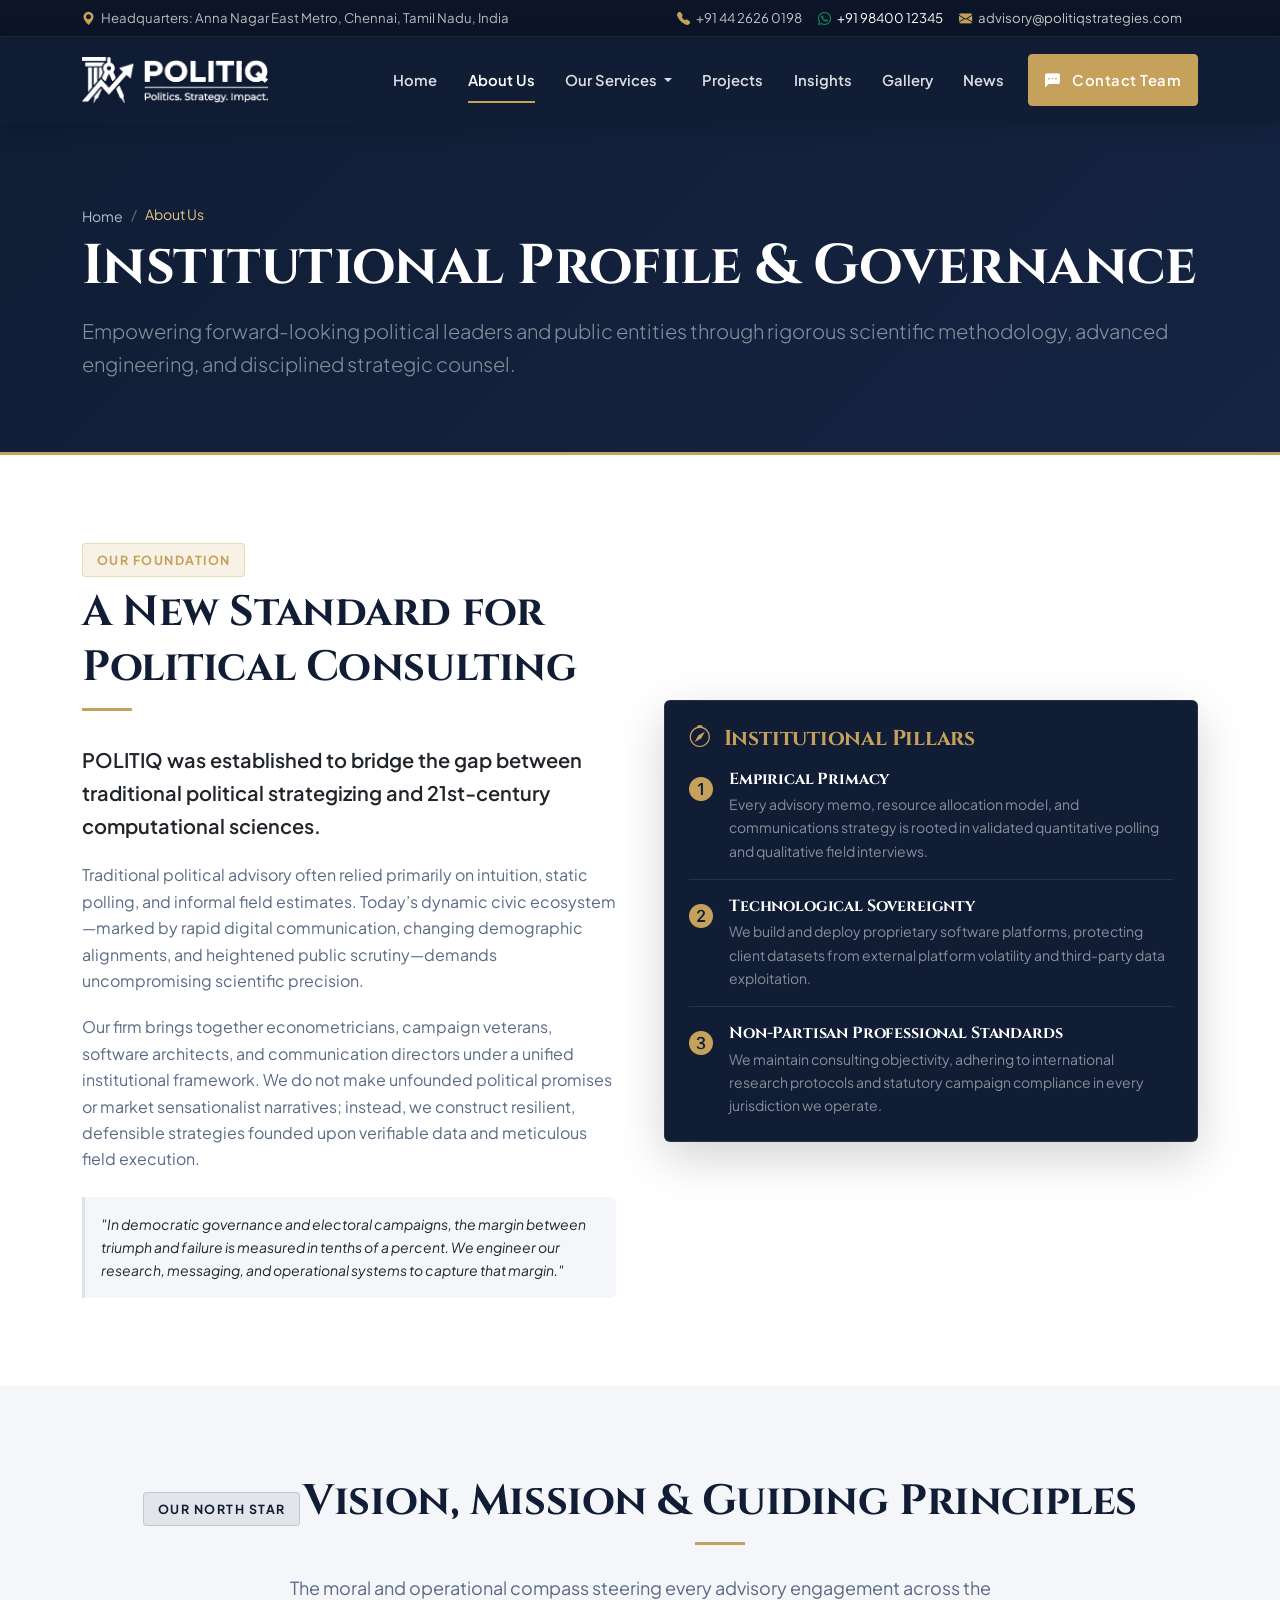
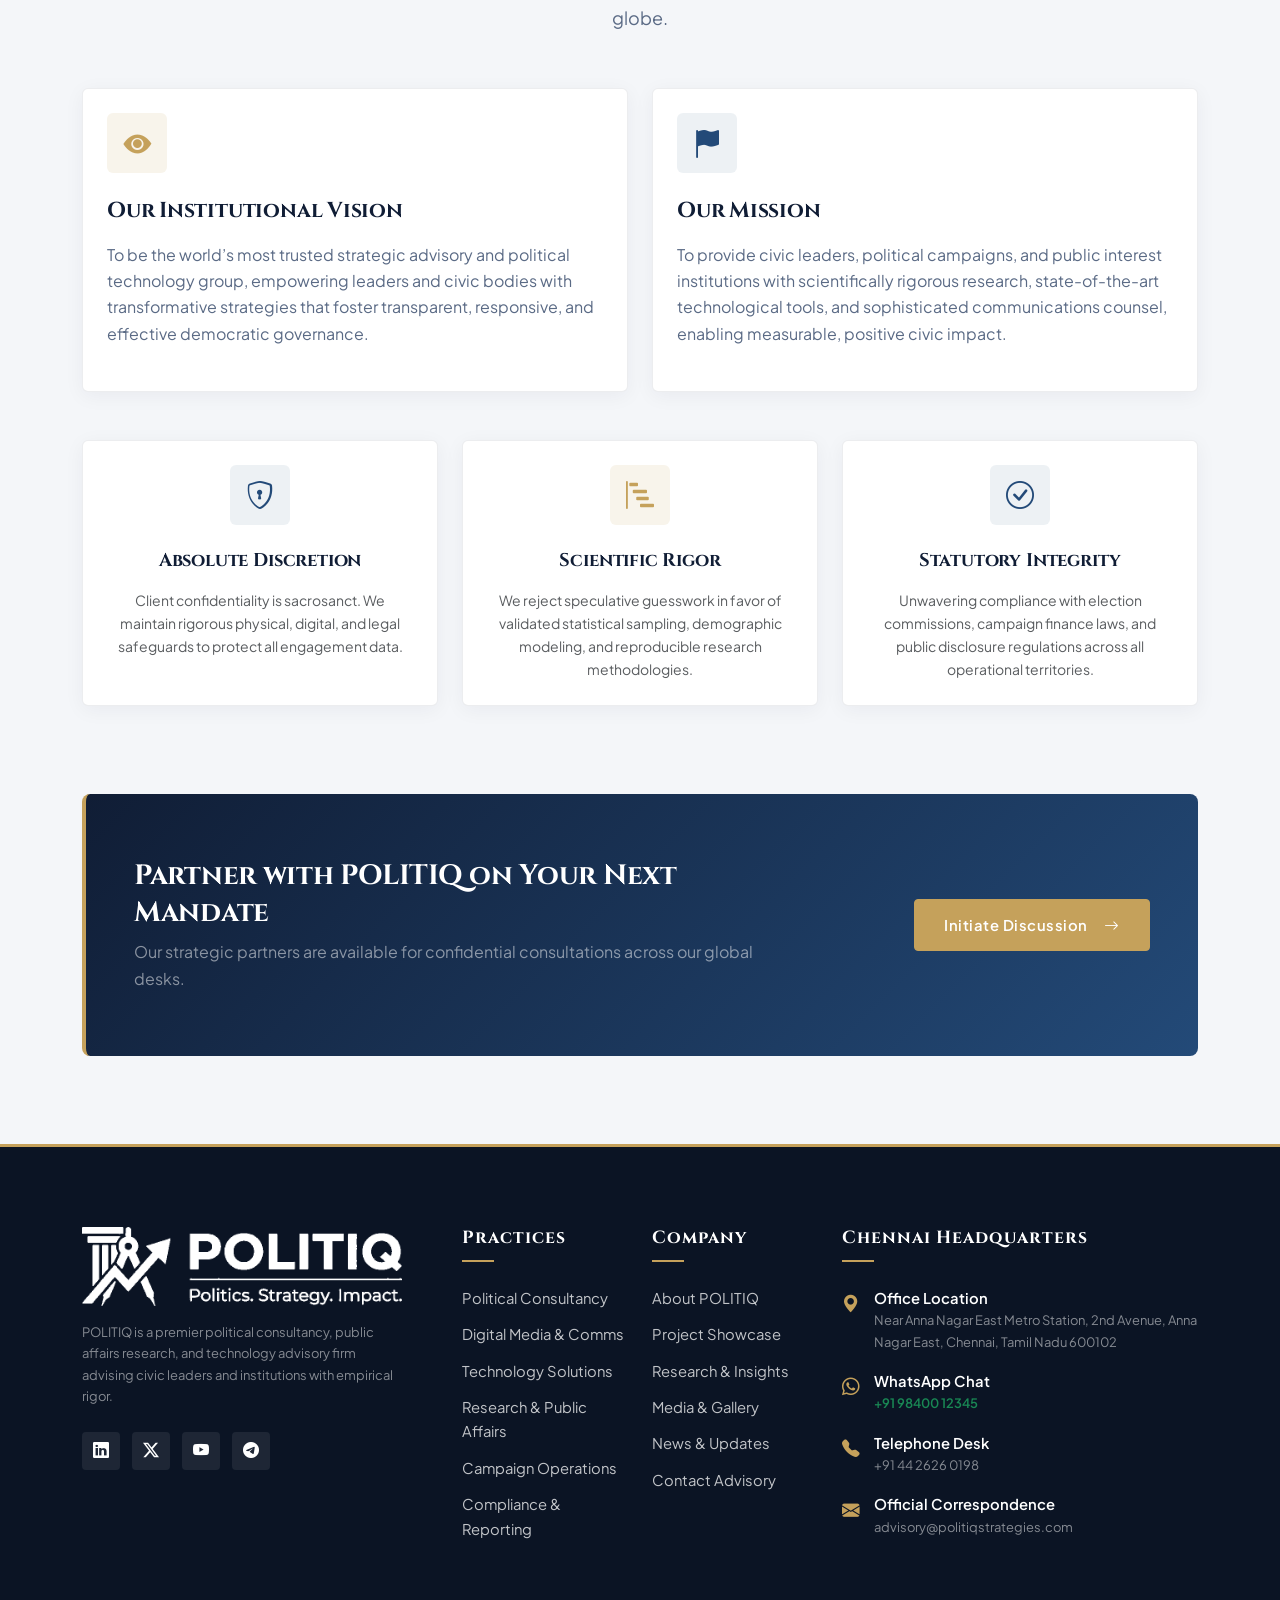
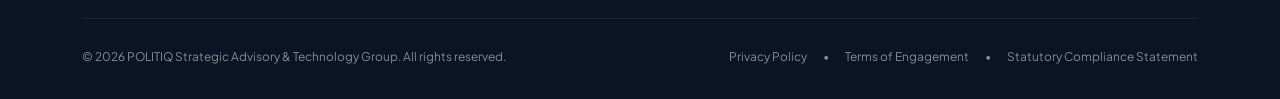
==== about.html @ f2cd64bd "Add POLITIQ website Co-authored-by: Copilot <223556219+Copilot@users.noreply.github.com>" ====
<!DOCTYPE html>
<html lang="en">
<head>
  <meta charset="UTF-8">
  <meta name="viewport" content="width=device-width, initial-scale=1.0">
  <title>About Us | POLITIQ - Strategic Advisory & Technology Group</title>
  <meta name="description" content="Discover POLITIQ: our institutional mission, core values, research philosophy, and executive leadership structure.">
  <meta property="og:title" content="About Us | POLITIQ Strategic Advisory">
  <meta property="og:description" content="Institutional vision, mission, and methodology of POLITIQ advisory.">
  <link rel="icon" type="image/svg+xml" href="favicon.svg">
  <link rel="alternate icon" href="favicon.ico">

  <!-- Google Fonts -->
  <link rel="preconnect" href="https://fonts.googleapis.com">
  <link rel="preconnect" href="https://fonts.gstatic.com" crossorigin>
  <link href="https://fonts.googleapis.com/css2?family=Cinzel:wght@500;600;700;800&family=Plus+Jakarta+Sans:wght@300;400;500;600;700;800&display=swap" rel="stylesheet">

  <!-- Bootstrap 5 CSS -->
  <link href="https://cdn.jsdelivr.net/npm/bootstrap@5.3.2/dist/css/bootstrap.min.css" rel="stylesheet">
  <!-- Bootstrap Icons -->
  <link rel="stylesheet" href="https://cdn.jsdelivr.net/npm/bootstrap-icons@1.11.2/font/bootstrap-icons.min.css">
  <!-- Custom CSS -->
  <link rel="stylesheet" href="assets/css/style.css">
</head>
<body>

  <!-- Topbar -->
  <header class="header-topbar d-none d-lg-block">
    <div class="container">
      <div class="d-flex justify-content-between align-items-center">
        <div class="topbar-left">
          <span><i class="bi bi-geo-alt-fill text-gold me-1"></i> Headquarters: Anna Nagar East Metro, Chennai, Tamil Nadu, India</span>
        </div>
        <div class="topbar-right d-flex align-items-center">
          <a href="tel:+914426260198" class="me-3"><i class="bi bi-telephone-fill text-gold me-1"></i> +91 44 2626 0198</a>
          <a href="https://wa.me/919840012345?text=Hello%20POLITIQ%20Advisory" target="_blank" rel="noopener" class="me-3 text-white"><i class="bi bi-whatsapp text-success me-1"></i> +91 98400 12345</a>
          <a href="mailto:advisory@politiqstrategies.com" class="me-3"><i class="bi bi-envelope-fill text-gold me-1"></i> advisory@politiqstrategies.com</a>
        </div>
      </div>
    </div>
  </header>

  <!-- Main Navigation -->
  <nav class="navbar navbar-expand-xl main-navbar" aria-label="Main Navigation">
    <div class="container">
      <a class="navbar-brand py-1" href="index.html">
        <img src="assets/images/logo-nav-white.png" alt="POLITIQ - Politics. Strategy. Impact.">
      </a>
      <button class="navbar-toggler" type="button" data-bs-toggle="collapse" data-bs-target="#politiqNav" aria-controls="politiqNav" aria-expanded="false" aria-label="Toggle navigation">
        <span class="navbar-toggler-icon"></span>
      </button>

      <div class="collapse navbar-collapse" id="politiqNav">
        <ul class="navbar-nav ms-auto mb-2 mb-xl-0 align-items-xl-center">
          <li class="nav-item"><a class="nav-link" href="index.html">Home</a></li>
          <li class="nav-item"><a class="nav-link active" href="about.html">About Us</a></li>
          <li class="nav-item dropdown">
            <a class="nav-link dropdown-toggle" href="services.html" id="servicesDropdown" role="button" data-bs-toggle="dropdown" aria-expanded="false">
              Our Services
            </a>
            <ul class="dropdown-menu" aria-labelledby="servicesDropdown">
              <li><a class="dropdown-item" href="services.html"><i class="bi bi-grid-fill"></i> All Practice Areas</a></li>
              <li><hr class="dropdown-divider border-secondary opacity-25"></li>
              <li><a class="dropdown-item" href="political-consultancy.html"><i class="bi bi-bank2"></i> Political Consultancy</a></li>
              <li><a class="dropdown-item" href="digital-media.html"><i class="bi bi-megaphone-fill"></i> Digital Media & Comms</a></li>
              <li><a class="dropdown-item" href="technology.html"><i class="bi bi-cpu-fill"></i> Technology & Software</a></li>
              <li><a class="dropdown-item" href="research.html"><i class="bi bi-graph-up-arrow"></i> Research & Public Affairs</a></li>
              <li><a class="dropdown-item" href="campaign-operations.html"><i class="bi bi-diagram-3-fill"></i> Campaign & Field Operations</a></li>
            </ul>
          </li>
          <li class="nav-item"><a class="nav-link" href="projects.html">Projects</a></li>
          <li class="nav-item"><a class="nav-link" href="insights.html">Insights</a></li>
          <li class="nav-item"><a class="nav-link" href="gallery.html">Gallery</a></li>
          <li class="nav-item"><a class="nav-link" href="news.html">News</a></li>
          <li class="nav-item ms-xl-2">
            <a class="btn btn-gold btn-sm px-3" href="contact.html">
              <i class="bi bi-chat-left-dots-fill me-1"></i> Contact Team
            </a>
          </li>
        </ul>
      </div>
    </div>
  </nav>

  <!-- Page Header -->
  <section class="page-header">
    <div class="container">
      <nav aria-label="breadcrumb">
        <ol class="breadcrumb">
          <li class="breadcrumb-item"><a href="index.html">Home</a></li>
          <li class="breadcrumb-item active" aria-current="page">About Us</li>
        </ol>
      </nav>
      <h1 class="font-heading">Institutional Profile & Governance</h1>
      <p class="lead text-white-50 max-w-700 mb-0">
        Empowering forward-looking political leaders and public entities through rigorous scientific methodology, advanced engineering, and disciplined strategic counsel.
      </p>
    </div>
  </section>

  <!-- Company Overview & Institutional Positioning -->
  <section class="section-padding bg-white">
    <div class="container">
      <div class="row align-items-center g-5">
        <div class="col-lg-6">
          <span class="badge-gold mb-2">Our Foundation</span>
          <h2 class="section-title">A New Standard for Political Consulting</h2>
          <p class="lead text-dark fw-semibold mt-3">
            POLITIQ was established to bridge the gap between traditional political strategizing and 21st-century computational sciences.
          </p>
          <p class="text-muted-custom">
            Traditional political advisory often relied primarily on intuition, static polling, and informal field estimates. Today’s dynamic civic ecosystem—marked by rapid digital communication, changing demographic alignments, and heightened public scrutiny—demands uncompromising scientific precision.
          </p>
          <p class="text-muted-custom">
            Our firm brings together econometricians, campaign veterans, software architects, and communication directors under a unified institutional framework. We do not make unfounded political promises or market sensationalist narratives; instead, we construct resilient, defensible strategies founded upon verifiable data and meticulous field execution.
          </p>
          <div class="p-3 bg-surface border-start border-3 border-gold rounded-end mt-4">
            <p class="fst-italic text-dark mb-0 small">
              "In democratic governance and electoral campaigns, the margin between triumph and failure is measured in tenths of a percent. We engineer our research, messaging, and operational systems to capture that margin."
            </p>
          </div>
        </div>
        <div class="col-lg-6">
          <div class="p-4 bg-navy text-white rounded shadow-lg border border-secondary border-opacity-25">
            <h4 class="text-gold font-heading mb-3"><i class="bi bi-compass me-2"></i> Institutional Pillars</h4>
            <ul class="list-unstyled mb-0">
              <li class="d-flex gap-3 mb-3 pb-3 border-bottom border-secondary border-opacity-25">
                <i class="bi bi-1-circle-fill text-gold fs-4"></i>
                <div>
                  <h6 class="text-white mb-1">Empirical Primacy</h6>
                  <p class="small text-white-50 mb-0">Every advisory memo, resource allocation model, and communications strategy is rooted in validated quantitative polling and qualitative field interviews.</p>
                </div>
              </li>
              <li class="d-flex gap-3 mb-3 pb-3 border-bottom border-secondary border-opacity-25">
                <i class="bi bi-2-circle-fill text-gold fs-4"></i>
                <div>
                  <h6 class="text-white mb-1">Technological Sovereignty</h6>
                  <p class="small text-white-50 mb-0">We build and deploy proprietary software platforms, protecting client datasets from external platform volatility and third-party data exploitation.</p>
                </div>
              </li>
              <li class="d-flex gap-3">
                <i class="bi bi-3-circle-fill text-gold fs-4"></i>
                <div>
                  <h6 class="text-white mb-1">Non-Partisan Professional Standards</h6>
                  <p class="small text-white-50 mb-0">We maintain consulting objectivity, adhering to international research protocols and statutory campaign compliance in every jurisdiction we operate.</p>
                </div>
              </li>
            </ul>
          </div>
        </div>
      </div>
    </div>
  </section>

  <!-- Vision, Mission & Values -->
  <section class="section-padding bg-surface">
    <div class="container">
      <div class="section-header text-center">
        <span class="badge-navy mb-2">Our North Star</span>
        <h2 class="section-title">Vision, Mission & Guiding Principles</h2>
        <p class="section-desc">The moral and operational compass steering every advisory engagement across the globe.</p>
      </div>

      <div class="row g-4 mb-5">
        <div class="col-md-6">
          <div class="custom-card p-4">
            <div class="card-icon-box gold">
              <i class="bi bi-eye-fill"></i>
            </div>
            <h4>Our Institutional Vision</h4>
            <p class="text-muted-custom">
              To be the world’s most trusted strategic advisory and political technology group, empowering leaders and civic bodies with transformative strategies that foster transparent, responsive, and effective democratic governance.
            </p>
          </div>
        </div>
        <div class="col-md-6">
          <div class="custom-card p-4">
            <div class="card-icon-box">
              <i class="bi bi-flag-fill"></i>
            </div>
            <h4>Our Mission</h4>
            <p class="text-muted-custom">
              To provide civic leaders, political campaigns, and public interest institutions with scientifically rigorous research, state-of-the-art technological tools, and sophisticated communications counsel, enabling measurable, positive civic impact.
            </p>
          </div>
        </div>
      </div>

      <!-- Core Values -->
      <div class="row g-4">
        <div class="col-md-4">
          <div class="custom-card p-4 text-center">
            <div class="card-icon-box mx-auto">
              <i class="bi bi-shield-lock"></i>
            </div>
            <h5>Absolute Discretion</h5>
            <p class="small text-muted mb-0">Client confidentiality is sacrosanct. We maintain rigorous physical, digital, and legal safeguards to protect all engagement data.</p>
          </div>
        </div>
        <div class="col-md-4">
          <div class="custom-card p-4 text-center">
            <div class="card-icon-box gold mx-auto">
              <i class="bi bi-bar-chart-steps"></i>
            </div>
            <h5>Scientific Rigor</h5>
            <p class="small text-muted mb-0">We reject speculative guesswork in favor of validated statistical sampling, demographic modeling, and reproducible research methodologies.</p>
          </div>
        </div>
        <div class="col-md-4">
          <div class="custom-card p-4 text-center">
            <div class="card-icon-box mx-auto">
              <i class="bi bi-check-circle"></i>
            </div>
            <h5>Statutory Integrity</h5>
            <p class="small text-muted mb-0">Unwavering compliance with election commissions, campaign finance laws, and public disclosure regulations across all operational territories.</p>
          </div>
        </div>
      </div>
    </div>
  </section>

  <!-- CTA Banner -->
  <section class="section-padding bg-surface pt-0">
    <div class="container">
      <div class="cta-banner">
        <div class="row align-items-center position-relative z-1">
          <div class="col-lg-8">
            <h3 class="text-white mb-2">Partner with POLITIQ on Your Next Mandate</h3>
            <p class="text-white-50 mb-0">Our strategic partners are available for confidential consultations across our global desks.</p>
          </div>
          <div class="col-lg-4 text-lg-end mt-3 mt-lg-0">
            <a href="contact.html" class="btn btn-gold">Initiate Discussion <i class="bi bi-arrow-right ms-2"></i></a>
          </div>
        </div>
      </div>
    </div>
  </section>

  <!-- Site Footer -->
  <footer class="site-footer">
    <div class="container">
      <div class="row g-4">
        <div class="col-lg-4 pe-lg-5">
          <div class="mb-3">
            <img src="assets/images/logo-nav-white.png" alt="POLITIQ Logo" height="42">
          </div>
          <p class="small text-white-50 mb-4">
            POLITIQ is a premier political consultancy, public affairs research, and technology advisory firm advising civic leaders and institutions with empirical rigor.
          </p>
          <div class="social-links-group">
            <a href="https://linkedin.com" target="_blank" rel="noopener" class="social-icon-btn" aria-label="LinkedIn"><i class="bi bi-linkedin"></i></a>
            <a href="https://twitter.com" target="_blank" rel="noopener" class="social-icon-btn" aria-label="Twitter"><i class="bi bi-twitter-x"></i></a>
            <a href="https://youtube.com" target="_blank" rel="noopener" class="social-icon-btn" aria-label="YouTube"><i class="bi bi-youtube"></i></a>
            <a href="https://telegram.org" target="_blank" rel="noopener" class="social-icon-btn" aria-label="Telegram"><i class="bi bi-telegram"></i></a>
          </div>
        </div>

        <div class="col-sm-6 col-lg-2">
          <h5>Practices</h5>
          <ul class="footer-links">
            <li><a href="political-consultancy.html">Political Consultancy</a></li>
            <li><a href="digital-media.html">Digital Media & Comms</a></li>
            <li><a href="technology.html">Technology Solutions</a></li>
            <li><a href="research.html">Research & Public Affairs</a></li>
            <li><a href="campaign-operations.html">Campaign Operations</a></li>
            <li><a href="services.html">Compliance & Reporting</a></li>
          </ul>
        </div>

        <div class="col-sm-6 col-lg-2">
          <h5>Company</h5>
          <ul class="footer-links">
            <li><a href="about.html">About POLITIQ</a></li>
            <li><a href="projects.html">Project Showcase</a></li>
            <li><a href="insights.html">Research & Insights</a></li>
            <li><a href="gallery.html">Media & Gallery</a></li>
            <li><a href="news.html">News & Updates</a></li>
            <li><a href="contact.html">Contact Advisory</a></li>
          </ul>
        </div>

        <div class="col-lg-4">
          <h5>Chennai Headquarters</h5>
          <div class="footer-contact-item">
            <i class="bi bi-geo-alt-fill"></i>
            <div>
              <div class="fw-semibold text-white">Office Location</div>
              <div class="text-white-50 small">Near Anna Nagar East Metro Station, 2nd Avenue, Anna Nagar East, Chennai, Tamil Nadu 600102</div>
            </div>
          </div>
          <div class="footer-contact-item">
            <i class="bi bi-whatsapp"></i>
            <div>
              <div class="fw-semibold text-white">WhatsApp Chat</div>
              <div class="text-white-50 small"><a href="https://wa.me/919840012345" class="text-success fw-semibold">+91 98400 12345</a></div>
            </div>
          </div>
          <div class="footer-contact-item">
            <i class="bi bi-telephone-fill"></i>
            <div>
              <div class="fw-semibold text-white">Telephone Desk</div>
              <div class="text-white-50 small">+91 44 2626 0198</div>
            </div>
          </div>
          <div class="footer-contact-item">
            <i class="bi bi-envelope-fill"></i>
            <div>
              <div class="fw-semibold text-white">Official Correspondence</div>
              <div class="text-white-50 small">advisory@politiqstrategies.com</div>
            </div>
          </div>
        </div>
      </div>
<div class="footer-bottom d-flex flex-column flex-md-row justify-content-between align-items-center gap-3">
        <p class="mb-0 text-white-50 small">
          &copy; 2026 POLITIQ Strategic Advisory & Technology Group. All rights reserved.
        </p>
        <div class="d-flex gap-3 small">
          <a href="privacy-policy.html" class="text-white-50">Privacy Policy</a>
          <span class="text-white-50">&bull;</span>
          <a href="privacy-policy.html#terms" class="text-white-50">Terms of Engagement</a>
          <span class="text-white-50">&bull;</span>
          <a href="privacy-policy.html#compliance" class="text-white-50">Statutory Compliance Statement</a>
        </div>
      </div>
    </div>
  </footer>

  <!-- Back to Top Button -->
  <button id="backToTopBtn" class="back-to-top" aria-label="Back to Top">
    <i class="bi bi-arrow-up"></i>
  </button>

  <!-- Bootstrap 5 Bundle JS -->
  <script src="https://cdn.jsdelivr.net/npm/bootstrap@5.3.2/dist/js/bootstrap.bundle.min.js"></script>
  <!-- Custom JS -->
  <script src="assets/js/script.js"></script>
</body>
</html>
---- assets/css/style.css ----
/* ==========================================================================
   POLITIQ - Strategic Advisory & Technology Group
   Master Stylesheet | Modern Corporate Consulting Design System
   ========================================================================== */

/* --------------------------------------------------------------------------
   1. CSS Custom Properties / Design Tokens
   -------------------------------------------------------------------------- */
:root {
  /* Brand Palette */
  --primary-navy: #101D35;
  --secondary-navy: #182B4D;
  --royal-blue: #234A78;
  --accent-gold: #C5A15B;
  --accent-gold-light: #E3C582;
  --accent-gold-dark: #A4833E;
  --bg-light: #F4F6F9;
  --bg-white: #FFFFFF;
  --text-dark: #202938;
  --text-muted: #5A6A85;
  --border-light: rgba(16, 29, 53, 0.08);
  --border-dark: rgba(255, 255, 255, 0.12);
  --border-gold: rgba(197, 161, 91, 0.3);

  /* Typography */
  --font-heading: 'Cinzel', serif;
  --font-body: 'Plus Jakarta Sans', -apple-system, BlinkMacSystemFont, 'Segoe UI', Roboto, sans-serif;
  
  /* Elevation & Shadows */
  --shadow-subtle: 0 4px 20px rgba(16, 29, 53, 0.05);
  --shadow-card: 0 10px 30px rgba(16, 29, 53, 0.08);
  --shadow-hover: 0 20px 40px rgba(16, 29, 53, 0.14);
  --shadow-dark: 0 15px 35px rgba(0, 0, 0, 0.25);
  
  /* Transitions */
  --transition-smooth: all 0.3s cubic-bezier(0.16, 1, 0.3, 1);
}

/* --------------------------------------------------------------------------
   2. Global Resets & Base Styles
   -------------------------------------------------------------------------- */
*, *::before, *::after {
  box-sizing: border-box;
}

html {
  scroll-behavior: smooth;
  font-size: 16px;
}

body {
  margin: 0;
  padding: 0;
  font-family: var(--font-body);
  color: var(--text-dark);
  background-color: var(--bg-white);
  line-height: 1.65;
  font-weight: 400;
  overflow-x: hidden;
  -webkit-font-smoothing: antialiased;
}

h1, h2, h3, h4, h5, h6 {
  font-family: var(--font-heading);
  color: var(--primary-navy);
  font-weight: 700;
  line-height: 1.3;
  margin-bottom: 1rem;
  letter-spacing: -0.01em;
}

h1 { font-size: 2.75rem; }
h2 { font-size: 2.25rem; }
h3 { font-size: 1.75rem; }
h4 { font-size: 1.35rem; }
h5 { font-size: 1.15rem; }
h6 { font-size: 1rem; }

@media (min-width: 992px) {
  h1 { font-size: 3.5rem; }
  h2 { font-size: 2.65rem; }
}

p {
  margin-bottom: 1.25rem;
}

a {
  color: var(--royal-blue);
  text-decoration: none;
  transition: var(--transition-smooth);
}

a:hover {
  color: var(--accent-gold);
}

img {
  max-width: 100%;
  height: auto;
  display: block;
}

ul {
  padding-left: 1.25rem;
}

/* --------------------------------------------------------------------------
   3. Utility & Helper Classes
   -------------------------------------------------------------------------- */
.bg-navy { background-color: var(--primary-navy) !important; color: #fff; }
.bg-navy-alt { background-color: var(--secondary-navy) !important; color: #fff; }
.bg-royal { background-color: var(--royal-blue) !important; color: #fff; }
.bg-surface { background-color: var(--bg-light) !important; }
.bg-gold { background-color: var(--accent-gold) !important; color: #fff; }

.text-gold { color: var(--accent-gold) !important; }
.text-navy { color: var(--primary-navy) !important; }
.text-royal { color: var(--royal-blue) !important; }
.text-muted-custom { color: var(--text-muted) !important; }

.font-heading { font-family: var(--font-heading); }
.font-body { font-family: var(--font-body); }

.letter-spacing-1 { letter-spacing: 1px; }
.letter-spacing-2 { letter-spacing: 2px; }

.badge-gold {
  background: rgba(197, 161, 91, 0.15);
  color: var(--accent-gold);
  border: 1px solid var(--border-gold);
  padding: 0.35rem 0.85rem;
  font-size: 0.78rem;
  font-weight: 700;
  text-transform: uppercase;
  letter-spacing: 1.5px;
  border-radius: 4px;
  display: inline-block;
}

.badge-navy {
  background: rgba(16, 29, 53, 0.08);
  color: var(--primary-navy);
  border: 1px solid rgba(16, 29, 53, 0.15);
  padding: 0.35rem 0.85rem;
  font-size: 0.78rem;
  font-weight: 700;
  text-transform: uppercase;
  letter-spacing: 1.5px;
  border-radius: 4px;
  display: inline-block;
}

.badge-gold-dark {
  background: rgba(197, 161, 91, 0.2);
  color: #F8E7BE;
  border: 1px solid rgba(197, 161, 91, 0.4);
  padding: 0.35rem 0.85rem;
  font-size: 0.78rem;
  font-weight: 700;
  text-transform: uppercase;
  letter-spacing: 1.5px;
  border-radius: 4px;
  display: inline-block;
}

.section-padding {
  padding: 5.5rem 0;
}

@media (max-width: 768px) {
  .section-padding {
    padding: 3.5rem 0;
  }
}

.section-header {
  margin-bottom: 3.5rem;
}

.section-title {
  position: relative;
  display: inline-block;
  padding-bottom: 1rem;
}

.section-title::after {
  content: '';
  position: absolute;
  bottom: 0;
  left: 0;
  width: 50px;
  height: 3px;
  background-color: var(--accent-gold);
}

.section-header.text-center .section-title::after {
  left: 50%;
  transform: translateX(-50%);
}

.section-desc {
  color: var(--text-muted);
  font-size: 1.125rem;
  max-width: 720px;
  margin: 0.75rem auto 0 auto;
}

/* --------------------------------------------------------------------------
   4. Buttons & Interactive Elements
   -------------------------------------------------------------------------- */
.btn {
  font-family: var(--font-body);
  font-size: 0.925rem;
  font-weight: 600;
  padding: 0.85rem 1.85rem;
  border-radius: 4px;
  letter-spacing: 0.5px;
  transition: var(--transition-smooth);
  display: inline-flex;
  align-items: center;
  justify-content: center;
  gap: 0.5rem;
  border-width: 1.5px;
}

.btn-gold {
  background-color: var(--accent-gold);
  border-color: var(--accent-gold);
  color: #FFFFFF;
}

.btn-gold:hover, .btn-gold:focus {
  background-color: var(--accent-gold-dark);
  border-color: var(--accent-gold-dark);
  color: #FFFFFF;
  box-shadow: 0 8px 20px rgba(197, 161, 91, 0.35);
}

.btn-outline-gold {
  background-color: transparent;
  border-color: var(--accent-gold);
  color: var(--accent-gold);
}

.btn-outline-gold:hover, .btn-outline-gold:focus {
  background-color: var(--accent-gold);
  border-color: var(--accent-gold);
  color: #FFFFFF;
}

.btn-navy {
  background-color: var(--primary-navy);
  border-color: var(--primary-navy);
  color: #FFFFFF;
}

.btn-navy:hover, .btn-navy:focus {
  background-color: var(--royal-blue);
  border-color: var(--royal-blue);
  color: #FFFFFF;
  box-shadow: 0 8px 20px rgba(16, 29, 53, 0.25);
}

.btn-outline-white {
  background-color: transparent;
  border-color: rgba(255, 255, 255, 0.8);
  color: #FFFFFF;
}

.btn-outline-white:hover, .btn-outline-white:focus {
  background-color: #FFFFFF;
  border-color: #FFFFFF;
  color: var(--primary-navy);
}

/* --------------------------------------------------------------------------
   5. Header & Navigation
   -------------------------------------------------------------------------- */
/* Topbar */
.header-topbar {
  background-color: #0B1527;
  color: rgba(255, 255, 255, 0.7);
  font-size: 0.825rem;
  padding: 0.45rem 0;
  border-bottom: 1px solid rgba(255, 255, 255, 0.08);
}

.header-topbar a {
  color: rgba(255, 255, 255, 0.75);
}

.header-topbar a:hover {
  color: var(--accent-gold);
}

.topbar-divider {
  display: inline-block;
  margin: 0 0.75rem;
  color: rgba(255, 255, 255, 0.2);
}

/* Main Navbar */
.main-navbar {
  background-color: var(--primary-navy);
  padding: 1rem 0;
  position: sticky;
  top: 0;
  z-index: 1030;
  transition: var(--transition-smooth);
  box-shadow: 0 4px 20px rgba(0, 0, 0, 0.15);
}

.main-navbar.scrolled {
  padding: 0.65rem 0;
  background-color: rgba(16, 29, 53, 0.98);
  backdrop-filter: blur(10px);
  box-shadow: 0 10px 30px rgba(0, 0, 0, 0.25);
}

.navbar-brand {
  display: flex;
  align-items: center;
  gap: 0.75rem;
  color: #FFFFFF !important;
  font-family: var(--font-heading);
  font-weight: 800;
  font-size: 1.45rem;
  letter-spacing: 2px;
  padding-top: 0.25rem;
  padding-bottom: 0.25rem;
}

.navbar-brand img {
  height: 46px;
  max-height: 48px;
  width: auto;
  object-fit: contain;
  filter: drop-shadow(0 2px 4px rgba(0,0,0,0.2));
}

.brand-subtitle {
  font-family: var(--font-body);
  display: block;
  font-size: 0.65rem;
  font-weight: 600;
  color: var(--accent-gold);
  letter-spacing: 2.5px;
  text-transform: uppercase;
  margin-top: -3px;
}

.nav-link {
  font-family: var(--font-body);
  font-size: 0.925rem;
  font-weight: 600;
  color: rgba(255, 255, 255, 0.85) !important;
  padding: 0.65rem 0.95rem !important;
  transition: var(--transition-smooth);
  position: relative;
}

.nav-link:hover, .nav-link.active {
  color: #FFFFFF !important;
}

.nav-link.active::after {
  content: '';
  position: absolute;
  bottom: 0px;
  left: 0.95rem;
  right: 0.95rem;
  height: 2px;
  background-color: var(--accent-gold);
}

/* Dropdown Menu */
.navbar .dropdown-menu {
  background-color: var(--primary-navy);
  border: 1px solid var(--border-dark);
  box-shadow: var(--shadow-dark);
  border-radius: 4px;
  padding: 0.75rem 0;
  min-width: 280px;
  margin-top: 0.5rem;
}

.navbar .dropdown-item {
  color: rgba(255, 255, 255, 0.85);
  font-size: 0.88rem;
  font-weight: 500;
  padding: 0.65rem 1.25rem;
  display: flex;
  align-items: center;
  gap: 0.75rem;
  transition: var(--transition-smooth);
}

.navbar .dropdown-item i {
  color: var(--accent-gold);
  font-size: 1rem;
}

.navbar .dropdown-item:hover, .navbar .dropdown-item.active {
  background-color: rgba(197, 161, 91, 0.12);
  color: #FFFFFF;
  padding-left: 1.5rem;
}

.navbar-toggler {
  border-color: rgba(255, 255, 255, 0.2);
  padding: 0.5rem 0.75rem;
}

.navbar-toggler-icon {
  background-image: url("data:image/svg+xml,%3csvg xmlns='http://www.w3.org/2000/svg' viewBox='0 0 30 30'%3e%3cpath stroke='rgba%28255, 255, 255, 0.9%29' stroke-linecap='round' stroke-miterlimit='10' stroke-width='2' d='M4 7h22M4 15h22M4 23h22'/%3e%3c/svg%3e");
}

/* --------------------------------------------------------------------------
   6. Hero & Page Header Banners
   -------------------------------------------------------------------------- */
.hero-section {
  position: relative;
  background-color: var(--primary-navy);
  background-image: 
    radial-gradient(circle at 80% 20%, rgba(35, 74, 120, 0.35) 0%, transparent 60%),
    radial-gradient(circle at 10% 80%, rgba(197, 161, 91, 0.08) 0%, transparent 50%),
    linear-gradient(135deg, rgba(16, 29, 53, 0.95) 0%, rgba(11, 21, 39, 0.98) 100%);
  color: #FFFFFF;
  padding: 7rem 0 6.5rem 0;
  overflow: hidden;
  border-bottom: 1px solid var(--border-dark);
}

.hero-overlay-grid {
  position: absolute;
  top: 0; left: 0; right: 0; bottom: 0;
  background-size: 40px 40px;
  background-image: 
    linear-gradient(to right, rgba(255, 255, 255, 0.02) 1px, transparent 1px),
    linear-gradient(to bottom, rgba(255, 255, 255, 0.02) 1px, transparent 1px);
  pointer-events: none;
}

.hero-title {
  color: #FFFFFF;
  font-size: 3rem;
  font-weight: 800;
  line-height: 1.18;
  margin-bottom: 1.5rem;
}

@media (min-width: 992px) {
  .hero-title {
    font-size: 3.85rem;
  }
}

.hero-lead {
  font-size: 1.25rem;
  color: rgba(255, 255, 255, 0.85);
  line-height: 1.65;
  margin-bottom: 2.25rem;
  max-width: 650px;
}

/* Page Header (Internal Pages) */
.page-header {
  position: relative;
  background: linear-gradient(135deg, var(--primary-navy) 0%, #152442 100%);
  color: #FFFFFF;
  padding: 5rem 0 4.5rem 0;
  border-bottom: 3px solid var(--accent-gold);
}

.page-header h1 {
  color: #FFFFFF;
  margin-bottom: 0.75rem;
}

.breadcrumb {
  margin-bottom: 0;
  background: transparent;
}

.breadcrumb-item a {
  color: rgba(255, 255, 255, 0.7);
  font-size: 0.88rem;
}

.breadcrumb-item a:hover {
  color: var(--accent-gold);
}

.breadcrumb-item.active {
  color: var(--accent-gold-light);
  font-size: 0.88rem;
}

.breadcrumb-item + .breadcrumb-item::before {
  color: rgba(255, 255, 255, 0.35);
  content: "/";
}

/* --------------------------------------------------------------------------
   7. Card Components
   -------------------------------------------------------------------------- */
.custom-card {
  background: #FFFFFF;
  border: 1px solid var(--border-light);
  border-radius: 6px;
  box-shadow: var(--shadow-subtle);
  transition: var(--transition-smooth);
  height: 100%;
  display: flex;
  flex-direction: column;
  overflow: hidden;
  position: relative;
}

.custom-card:hover {
  transform: translateY(-5px);
  box-shadow: var(--shadow-hover);
  border-color: rgba(197, 161, 91, 0.35);
}

.custom-card.card-dark {
  background: #15223A;
  border: 1px solid rgba(255, 255, 255, 0.08);
  color: #FFFFFF;
}

.custom-card.card-dark:hover {
  border-color: var(--accent-gold);
  background: #182742;
}

.custom-card.card-dark h3, 
.custom-card.card-dark h4, 
.custom-card.card-dark h5 {
  color: #FFFFFF;
}

.custom-card.card-dark p {
  color: rgba(255, 255, 255, 0.75);
}

.card-icon-box {
  width: 60px;
  height: 60px;
  border-radius: 6px;
  background: rgba(35, 74, 120, 0.08);
  color: var(--royal-blue);
  display: flex;
  align-items: center;
  justify-content: center;
  font-size: 1.75rem;
  margin-bottom: 1.5rem;
  transition: var(--transition-smooth);
}

.card-icon-box.gold {
  background: rgba(197, 161, 91, 0.12);
  color: var(--accent-gold);
}

.custom-card:hover .card-icon-box {
  background: var(--accent-gold);
  color: #FFFFFF;
}

.card-body-custom {
  padding: 2.25rem;
  flex-grow: 1;
  display: flex;
  flex-direction: column;
}

.card-footer-custom {
  padding: 1.25rem 2.25rem;
  background: rgba(16, 29, 53, 0.02);
  border-top: 1px solid var(--border-light);
}

/* Feature Box */
.feature-box {
  display: flex;
  gap: 1.25rem;
  margin-bottom: 2rem;
}

.feature-box-icon {
  flex-shrink: 0;
  width: 48px;
  height: 48px;
  border-radius: 4px;
  background: rgba(197, 161, 91, 0.15);
  color: var(--accent-gold);
  display: flex;
  align-items: center;
  justify-content: center;
  font-size: 1.35rem;
}

/* Stats Counter Box */
.stat-box {
  text-align: center;
  padding: 2.25rem 1.5rem;
  background: rgba(255, 255, 255, 0.04);
  border: 1px solid rgba(255, 255, 255, 0.08);
  border-radius: 6px;
  transition: var(--transition-smooth);
}

.stat-box:hover {
  background: rgba(255, 255, 255, 0.07);
  border-color: var(--accent-gold);
}

.stat-number {
  font-family: var(--font-heading);
  font-size: 3rem;
  font-weight: 800;
  color: var(--accent-gold);
  line-height: 1;
  margin-bottom: 0.5rem;
}

.stat-label {
  font-size: 0.95rem;
  font-weight: 600;
  color: rgba(255, 255, 255, 0.85);
  letter-spacing: 0.5px;
  margin-bottom: 0;
}

/* --------------------------------------------------------------------------
   8. Methodology / Process Stepper
   -------------------------------------------------------------------------- */
.process-step-card {
  position: relative;
  background: #FFFFFF;
  border: 1px solid var(--border-light);
  border-radius: 6px;
  padding: 2.25rem 1.75rem;
  height: 100%;
  box-shadow: var(--shadow-subtle);
  transition: var(--transition-smooth);
}

.process-step-card:hover {
  transform: translateY(-4px);
  border-color: var(--accent-gold);
  box-shadow: var(--shadow-card);
}

.step-indicator {
  font-family: var(--font-heading);
  font-size: 2.25rem;
  font-weight: 800;
  color: rgba(197, 161, 91, 0.35);
  line-height: 1;
  margin-bottom: 1rem;
}

.process-step-card:hover .step-indicator {
  color: var(--accent-gold);
}

/* --------------------------------------------------------------------------
   9. Portfolio & Project Filtering
   -------------------------------------------------------------------------- */
.filter-btn-group {
  display: flex;
  flex-wrap: wrap;
  gap: 0.5rem;
  justify-content: center;
  margin-bottom: 2.5rem;
}

.filter-btn {
  background: #FFFFFF;
  border: 1px solid var(--border-light);
  color: var(--text-dark);
  font-weight: 600;
  font-size: 0.88rem;
  padding: 0.55rem 1.35rem;
  border-radius: 30px;
  transition: var(--transition-smooth);
  cursor: pointer;
}

.filter-btn:hover, .filter-btn.active {
  background: var(--primary-navy);
  color: #FFFFFF;
  border-color: var(--primary-navy);
}

.project-item {
  transition: var(--transition-smooth);
}

.project-item.hidden {
  display: none !important;
}

.project-thumb {
  position: relative;
  overflow: hidden;
  height: 240px;
  background-color: #0E1A30;
}

.project-thumb img {
  width: 100%;
  height: 100%;
  object-fit: cover;
  transition: transform 0.5s ease;
}

.custom-card:hover .project-thumb img {
  transform: scale(1.05);
}

.project-category-tag {
  position: absolute;
  top: 1rem;
  left: 1rem;
  z-index: 2;
}

/* --------------------------------------------------------------------------
   10. Media Gallery & Lightbox
   -------------------------------------------------------------------------- */
.gallery-grid-item {
  position: relative;
  border-radius: 6px;
  overflow: hidden;
  cursor: pointer;
  height: 260px;
  background: #101D35;
}

.gallery-grid-item img {
  width: 100%;
  height: 100%;
  object-fit: cover;
  transition: transform 0.4s ease;
}

.gallery-overlay {
  position: absolute;
  top: 0; left: 0; right: 0; bottom: 0;
  background: linear-gradient(to top, rgba(16, 29, 53, 0.9) 0%, rgba(16, 29, 53, 0.2) 100%);
  display: flex;
  flex-direction: column;
  justify-content: flex-end;
  padding: 1.5rem;
  opacity: 0;
  transition: opacity 0.3s ease;
}

.gallery-grid-item:hover .gallery-overlay {
  opacity: 1;
}

.gallery-grid-item:hover img {
  transform: scale(1.06);
}

.gallery-zoom-icon {
  position: absolute;
  top: 1rem;
  right: 1rem;
  width: 36px;
  height: 36px;
  background: rgba(197, 161, 91, 0.9);
  color: #FFFFFF;
  border-radius: 50%;
  display: flex;
  align-items: center;
  justify-content: center;
  font-size: 1rem;
}

/* Modal Lightbox */
.lightbox-modal {
  display: none;
  position: fixed;
  z-index: 2000;
  left: 0;
  top: 0;
  width: 100%;
  height: 100%;
  background-color: rgba(11, 21, 39, 0.95);
  backdrop-filter: blur(8px);
  align-items: center;
  justify-content: center;
  padding: 2rem;
}

.lightbox-modal.active {
  display: flex;
}

.lightbox-content-wrapper {
  max-width: 900px;
  width: 100%;
  background: #101D35;
  border: 1px solid var(--border-dark);
  border-radius: 8px;
  overflow: hidden;
  position: relative;
  box-shadow: 0 25px 60px rgba(0, 0, 0, 0.5);
}

.lightbox-img-container {
  max-height: 550px;
  display: flex;
  justify-content: center;
  align-items: center;
  background: #000;
}

.lightbox-img-container img {
  max-height: 520px;
  max-width: 100%;
  object-fit: contain;
}

.lightbox-caption {
  padding: 1.25rem 1.5rem;
  color: #FFFFFF;
}

.lightbox-close {
  position: absolute;
  top: 1rem;
  right: 1rem;
  color: #FFFFFF;
  font-size: 2rem;
  cursor: pointer;
  line-height: 1;
  background: rgba(0,0,0,0.5);
  border-radius: 50%;
  width: 40px;
  height: 40px;
  display: flex;
  align-items: center;
  justify-content: center;
  transition: var(--transition-smooth);
  z-index: 10;
}

.lightbox-close:hover {
  color: var(--accent-gold);
}

/* --------------------------------------------------------------------------
   11. Call to Action (CTA) Strip
   -------------------------------------------------------------------------- */
.cta-banner {
  background: linear-gradient(135deg, var(--primary-navy) 0%, var(--royal-blue) 100%);
  color: #FFFFFF;
  border-radius: 8px;
  padding: 4rem 3rem;
  position: relative;
  overflow: hidden;
  border-left: 4px solid var(--accent-gold);
}

.cta-banner-pattern {
  position: absolute;
  right: -50px;
  bottom: -50px;
  opacity: 0.06;
  font-size: 16rem;
  pointer-events: none;
}

/* --------------------------------------------------------------------------
   12. Forms & Inputs
   -------------------------------------------------------------------------- */
.form-control, .form-select {
  border: 1px solid #D8DFE9;
  border-radius: 4px;
  padding: 0.85rem 1.15rem;
  font-size: 0.95rem;
  color: var(--text-dark);
  background-color: #FFFFFF;
  transition: var(--transition-smooth);
}

.form-control:focus, .form-select:focus {
  border-color: var(--royal-blue);
  box-shadow: 0 0 0 3px rgba(35, 74, 120, 0.15);
  outline: none;
}

.form-label {
  font-weight: 600;
  font-size: 0.88rem;
  color: var(--primary-navy);
  margin-bottom: 0.4rem;
}

/* --------------------------------------------------------------------------
   13. Footer
   -------------------------------------------------------------------------- */
.site-footer {
  background-color: #0B1424;
  color: rgba(255, 255, 255, 0.7);
  padding: 5rem 0 2rem 0;
  border-top: 3px solid var(--accent-gold);
  font-size: 0.925rem;
}

.site-footer h5 {
  color: #FFFFFF;
  font-size: 1.1rem;
  font-family: var(--font-heading);
  letter-spacing: 1px;
  margin-bottom: 1.5rem;
  position: relative;
  padding-bottom: 0.75rem;
}

.site-footer h5::after {
  content: '';
  position: absolute;
  bottom: 0;
  left: 0;
  width: 32px;
  height: 2px;
  background-color: var(--accent-gold);
}

.footer-links {
  list-style: none;
  padding: 0;
  margin: 0;
}

.footer-links li {
  margin-bottom: 0.75rem;
}

.footer-links a {
  color: rgba(255, 255, 255, 0.75);
  transition: var(--transition-smooth);
  display: inline-flex;
  align-items: center;
  gap: 0.5rem;
}

.footer-links a:hover {
  color: var(--accent-gold);
  padding-left: 4px;
}

.footer-contact-item {
  display: flex;
  align-items: flex-start;
  gap: 0.85rem;
  margin-bottom: 1rem;
}

.footer-contact-item i {
  color: var(--accent-gold);
  font-size: 1.1rem;
  margin-top: 0.2rem;
}

.social-links-group {
  display: flex;
  gap: 0.75rem;
}

.social-icon-btn {
  width: 38px;
  height: 38px;
  border-radius: 4px;
  background: rgba(255, 255, 255, 0.08);
  color: #FFFFFF;
  display: flex;
  align-items: center;
  justify-content: center;
  font-size: 1rem;
  transition: var(--transition-smooth);
}

.social-icon-btn:hover {
  background: var(--accent-gold);
  color: #FFFFFF;
  transform: translateY(-2px);
}

.footer-bottom {
  margin-top: 4rem;
  padding-top: 1.75rem;
  border-top: 1px solid rgba(255, 255, 255, 0.08);
  font-size: 0.85rem;
}

/* --------------------------------------------------------------------------
   14. Back to Top Button
   -------------------------------------------------------------------------- */
.back-to-top {
  position: fixed;
  bottom: 30px;
  right: 30px;
  width: 44px;
  height: 44px;
  background-color: var(--primary-navy);
  color: var(--accent-gold);
  border: 1px solid var(--border-gold);
  border-radius: 4px;
  display: flex;
  align-items: center;
  justify-content: center;
  font-size: 1.25rem;
  cursor: pointer;
  z-index: 1000;
  opacity: 0;
  visibility: hidden;
  transition: var(--transition-smooth);
  box-shadow: 0 4px 15px rgba(0, 0, 0, 0.25);
}

.back-to-top.show {
  opacity: 1;
  visibility: visible;
}

.back-to-top:hover {
  background-color: var(--accent-gold);
  color: #FFFFFF;
  transform: translateY(-3px);
}

/* --------------------------------------------------------------------------
   15. Responsive Adaptations
   -------------------------------------------------------------------------- */
@media (max-width: 991px) {
  .hero-section {
    padding: 5rem 0 4rem 0;
  }
  
  .navbar-collapse {
    background-color: #0E182B;
    padding: 1.25rem;
    margin-top: 0.75rem;
    border-radius: 6px;
    border: 1px solid rgba(255, 255, 255, 0.1);
  }

  .nav-link.active::after {
    display: none;
  }

  .nav-link.active {
    color: var(--accent-gold) !important;
  }

  .cta-banner {
    padding: 2.5rem 1.5rem;
  }
}
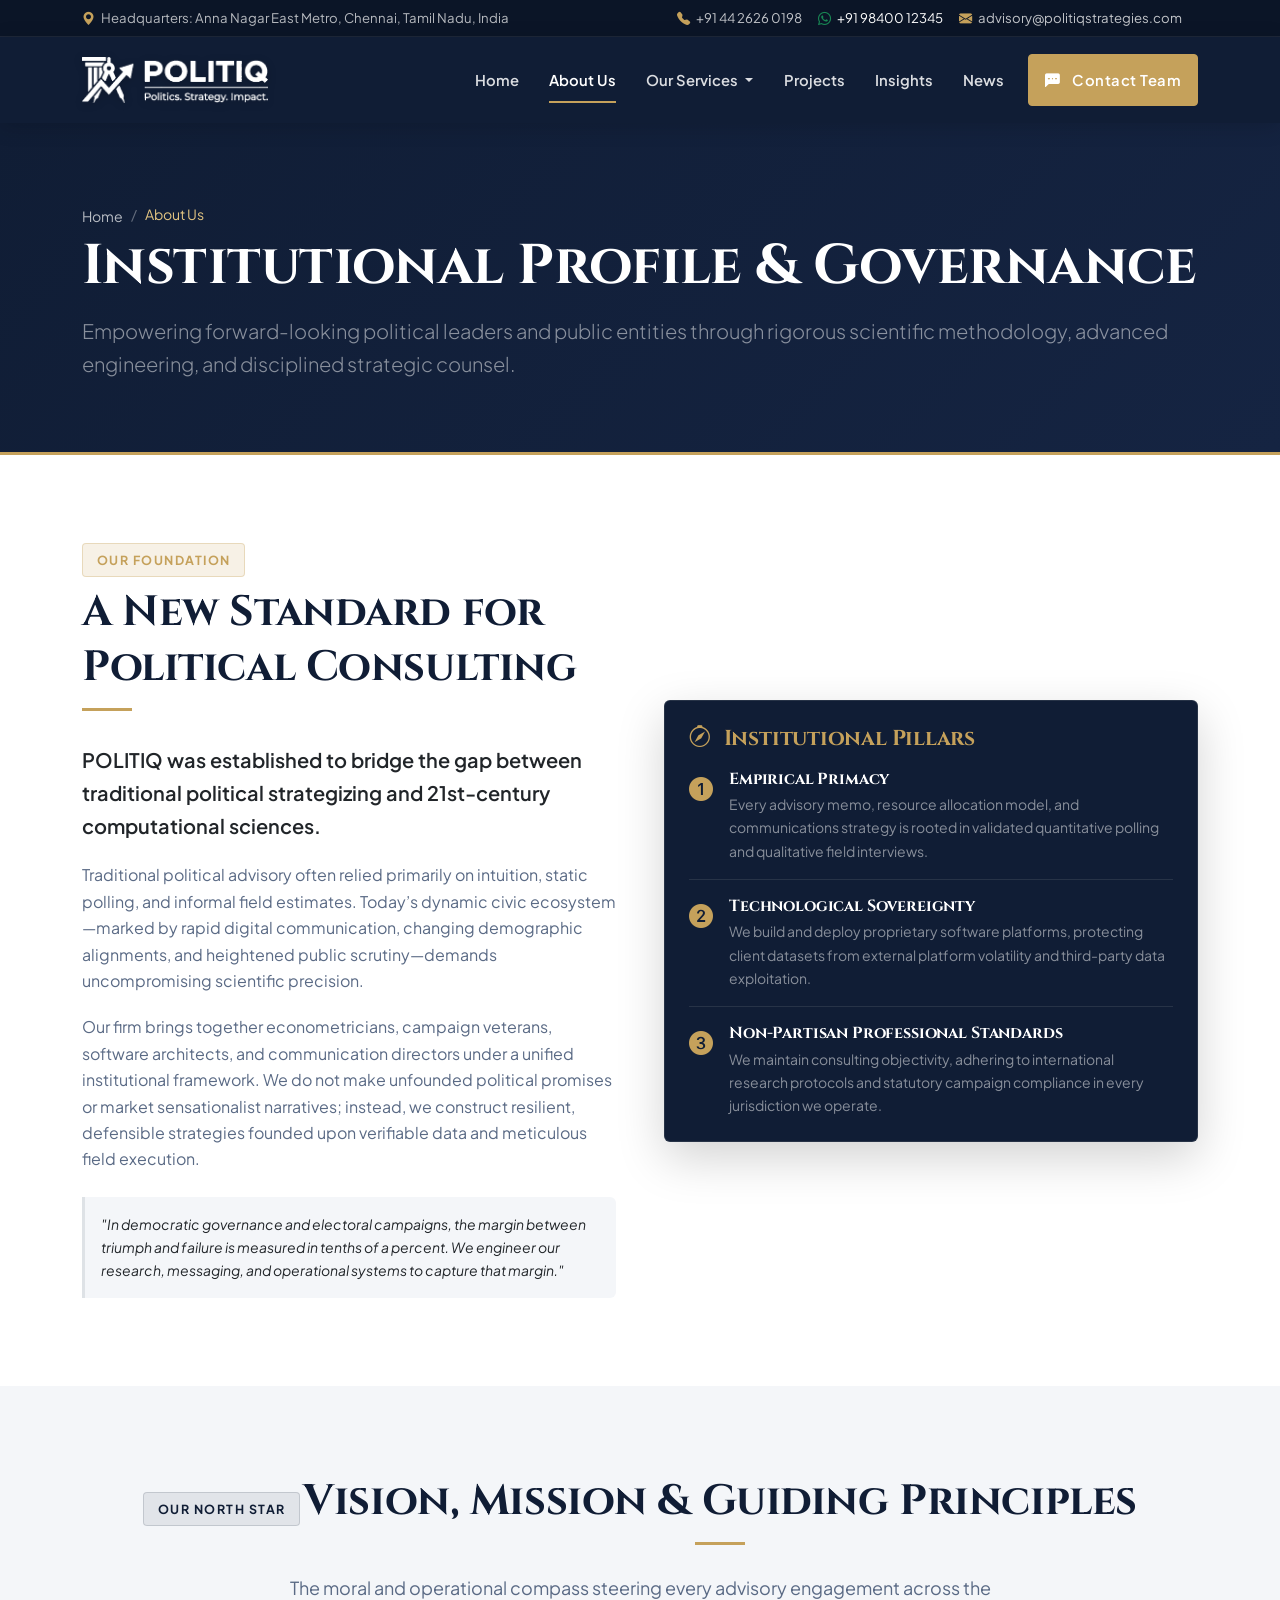
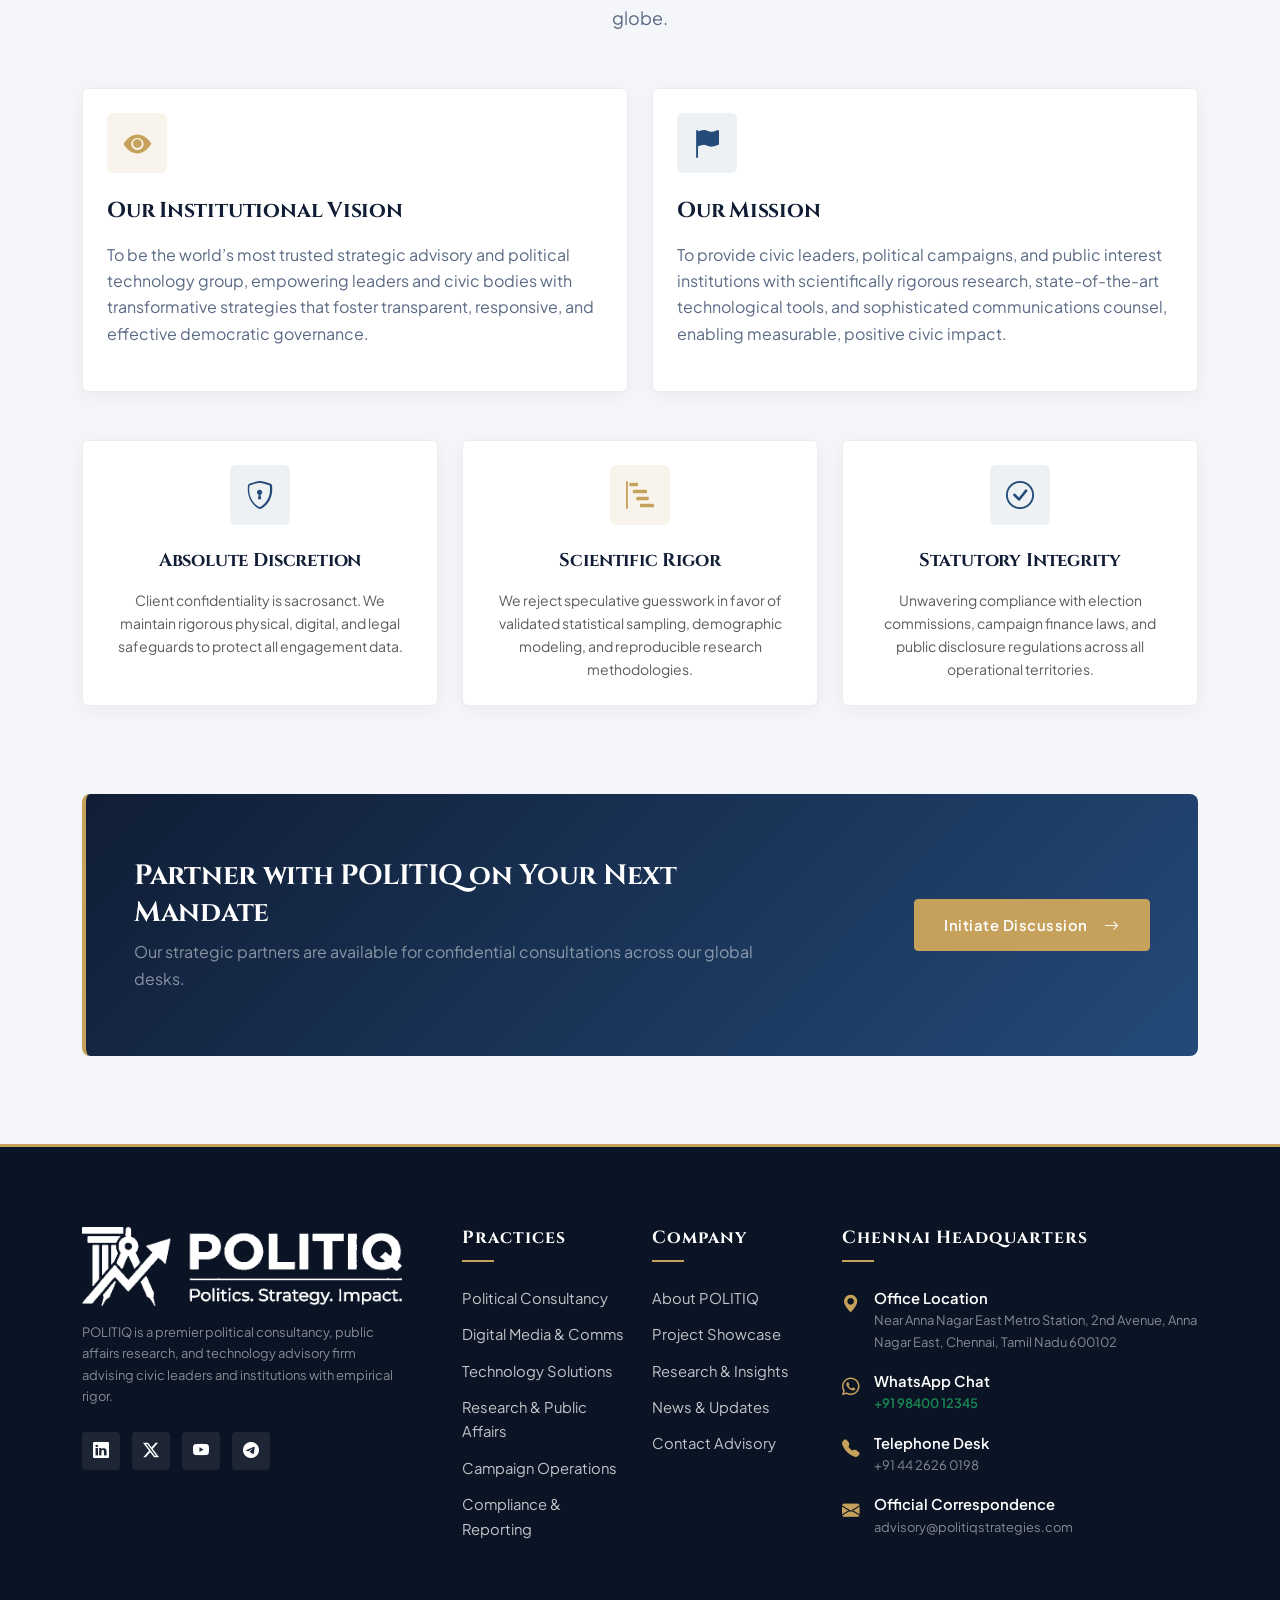
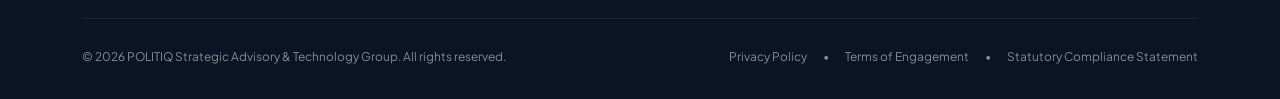
==== commit fb552e0a: "Update website assets and pages Co-authored-by: Copilot <223556219+Copilot@users.noreply.github.com>" ====
--- a/about.html
+++ b/about.html
@@ -1,14 +1,15 @@
-<!DOCTYPE html>
+﻿<!DOCTYPE html>
 <html lang="en">
 <head>
   <meta charset="UTF-8">
   <meta name="viewport" content="width=device-width, initial-scale=1.0">
-  <title>About Us | POLITIQ - Strategic Advisory & Technology Group</title>
+  <title>About Us | POLITIQ - Politics. Strategy. Impact.</title>
   <meta name="description" content="Discover POLITIQ: our institutional mission, core values, research philosophy, and executive leadership structure.">
   <meta property="og:title" content="About Us | POLITIQ Strategic Advisory">
   <meta property="og:description" content="Institutional vision, mission, and methodology of POLITIQ advisory.">
-  <link rel="icon" type="image/svg+xml" href="favicon.svg">
-  <link rel="alternate icon" href="favicon.ico">
+  <link rel="icon" type="image/png" href="assets/images/favicon-badge.png">
+  <link rel="apple-touch-icon" href="apple-touch-icon.png">
+  <link rel="shortcut icon" href="favicon.ico">
 
   <!-- Google Fonts -->
   <link rel="preconnect" href="https://fonts.googleapis.com">
@@ -70,7 +71,6 @@
           </li>
           <li class="nav-item"><a class="nav-link" href="projects.html">Projects</a></li>
           <li class="nav-item"><a class="nav-link" href="insights.html">Insights</a></li>
-          <li class="nav-item"><a class="nav-link" href="gallery.html">Gallery</a></li>
           <li class="nav-item"><a class="nav-link" href="news.html">News</a></li>
           <li class="nav-item ms-xl-2">
             <a class="btn btn-gold btn-sm px-3" href="contact.html">
@@ -273,7 +273,6 @@
             <li><a href="about.html">About POLITIQ</a></li>
             <li><a href="projects.html">Project Showcase</a></li>
             <li><a href="insights.html">Research & Insights</a></li>
-            <li><a href="gallery.html">Media & Gallery</a></li>
             <li><a href="news.html">News & Updates</a></li>
             <li><a href="contact.html">Contact Advisory</a></li>
           </ul>
